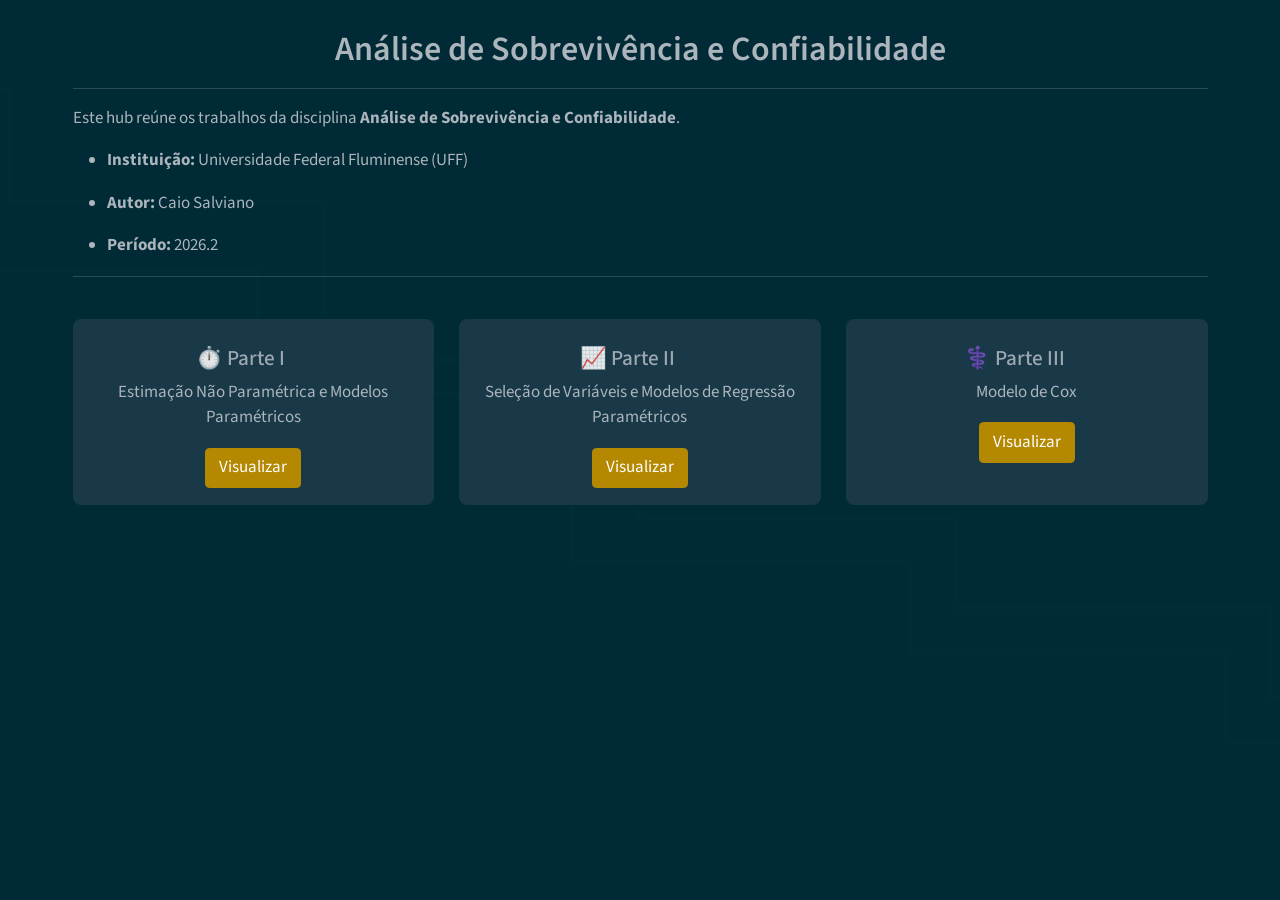
==== docs/index.html @ cbd394e5 "update" ====
<!DOCTYPE html>
<html xmlns="http://www.w3.org/1999/xhtml" lang="en" xml:lang="en"><head>

<meta charset="utf-8">
<meta name="generator" content="quarto-1.9.32">

<meta name="viewport" content="width=device-width, initial-scale=1.0, user-scalable=yes">


<title>Análise de Sobrevivência e Confiabilidade</title>
<style>
/* Default styles provided by pandoc.
** See https://pandoc.org/MANUAL.html#variables-for-html for config info.
*/
code{white-space: pre-wrap;}
span.smallcaps{font-variant: small-caps;}
div.columns{display: flex; gap: min(4vw, 1.5em);}
div.column{flex: auto; overflow-x: auto;}
div.hanging-indent{margin-left: 1.5em; text-indent: -1.5em;}
ul.task-list{list-style: none;}
ul.task-list li input[type="checkbox"] {
  width: 0.8em;
  margin: 0 0.8em 0.2em -1em; /* quarto-specific, see https://github.com/quarto-dev/quarto-cli/issues/4556 */ 
  vertical-align: middle;
}
</style>


<script src="site_libs/quarto-nav/quarto-nav.js"></script>
<script src="site_libs/clipboard/clipboard.min.js"></script>
<script src="site_libs/quarto-search/autocomplete.umd.js"></script>
<script src="site_libs/quarto-search/fuse.min.js"></script>
<script src="site_libs/quarto-search/quarto-search.js"></script>
<meta name="quarto:offset" content="./">
<script src="site_libs/quarto-html/quarto.js" type="module"></script>
<script src="site_libs/quarto-html/tabsets/tabsets.js" type="module"></script>
<script src="site_libs/quarto-html/popper.min.js"></script>
<script src="site_libs/quarto-html/tippy.umd.min.js"></script>
<script src="site_libs/quarto-html/anchor.min.js"></script>
<link href="site_libs/quarto-html/tippy.css" rel="stylesheet">
<link href="site_libs/quarto-html/quarto-syntax-highlighting-dark-ca1cb3032aa6b9181247695f27e2facc.css" rel="stylesheet" id="quarto-text-highlighting-styles">
<script src="site_libs/bootstrap/bootstrap.min.js"></script>
<link href="site_libs/bootstrap/bootstrap-icons.css" rel="stylesheet">
<link href="site_libs/bootstrap/bootstrap-25594543a0b82430c9b0b047752f0dde.min.css" rel="stylesheet" append-hash="true" id="quarto-bootstrap" data-mode="dark">
<script id="quarto-search-options" type="application/json">{
  "location": "sidebar",
  "copy-button": false,
  "collapse-after": 3,
  "panel-placement": "start",
  "type": "textbox",
  "limit": 50,
  "keyboard-shortcut": [
    "f",
    "/",
    "s"
  ],
  "show-item-context": false,
  "language": {
    "search-no-results-text": "No results",
    "search-matching-documents-text": "matching documents",
    "search-copy-link-title": "Copy link to search",
    "search-hide-matches-text": "Hide additional matches",
    "search-more-match-text": "more match in this document",
    "search-more-matches-text": "more matches in this document",
    "search-clear-button-title": "Clear",
    "search-text-placeholder": "",
    "search-detached-cancel-button-title": "Cancel",
    "search-submit-button-title": "Submit",
    "search-label": "Search"
  }
}</script>


</head>

<body class="quarto-light">

<div id="quarto-search-results"></div>
<!-- content -->
<div id="quarto-content" class="quarto-container page-columns page-rows-contents page-layout-full">
<!-- sidebar -->
<!-- margin-sidebar -->
    
<!-- main -->
<main class="content column-page" id="quarto-document-content">

<header id="title-block-header" class="quarto-title-block default">
<div class="quarto-title">
<h1 class="title">Análise de Sobrevivência e Confiabilidade</h1>
</div>



<div class="quarto-title-meta column-page">

    
  
    
  </div>
  


</header>


<style>
/* título centralizado no topo */
#title-block-header,
#title-block-header .quarto-title,
#title-block-header .quarto-title-block {
  text-align: center;
}
#title-block-header .quarto-title-meta {
  display: none;
}

/* fundo com curva de sobrevivência (Kaplan-Meier) discreta, tom sóbrio */
body {
  background-color: #002b36;
  background-image:
    linear-gradient(rgba(0, 43, 54, 0.94), rgba(0, 43, 54, 0.94)),
    url("data:image/svg+xml,%3Csvg xmlns='http://www.w3.org/2000/svg' width='800' height='400' viewBox='0 0 800 400'%3E%3Cpolyline points='0,40 120,40 120,90 260,90 260,130 260,160 400,160 400,200 400,230 540,230 540,270 680,270 680,310 800,310' fill='none' stroke='%23268bd2' stroke-width='2' stroke-opacity='0.18'/%3E%3Cpolyline points='0,60 90,60 90,120 230,120 230,175 370,175 370,215 370,250 520,250 520,290 660,290 660,330 800,330' fill='none' stroke='%23b58900' stroke-width='2' stroke-opacity='0.12'/%3E%3C/svg%3E");
  background-repeat: no-repeat, no-repeat;
  background-position: center top, center top;
  background-size: cover, cover;
  background-attachment: fixed, fixed;
}

.g-col-4 {
  text-align: center;
}
.av-destaque {
  position: relative;
  border-radius: 8px;
  background-color: #1a3a4a;
  margin: 1.5rem 0;
}
.av-destaque::before {
  position: absolute;
  top: -1px;
  right: 12px;
  background: #b58900;
  color: #fdf6e3;
  font-size: 0.65rem;
  font-weight: 600;
  padding: 2px 10px;
  border-radius: 0 0 6px 6px;
  z-index: 1;
}
</style>
<hr>
<p>Este hub reúne os trabalhos da disciplina <strong>Análise de Sobrevivência e Confiabilidade</strong>.</p>
<ul>
<li><p><strong>Instituição:</strong> Universidade Federal Fluminense (UFF)</p></li>
<li><p><strong>Autor:</strong> Caio Salviano</p></li>
<li><p><strong>Período:</strong> 2026.2</p></li>
</ul>
<hr>
<div class="grid">
<section id="parte-i" class="level4 g-col-4 av-destaque av-destaque-1">
<h4 class="anchored" data-anchor-id="parte-i">⏱️ Parte I</h4>
<p>Estimação Não Paramétrica e Modelos Paramétricos</p>
<p><a href="Trabalho/parte1/" class="btn btn-primary">Visualizar</a></p>
</section>
<section id="parte-ii" class="level4 g-col-4 av-destaque av-destaque-2">
<h4 class="anchored" data-anchor-id="parte-ii">📈 Parte II</h4>
<p>Seleção de Variáveis e Modelos de Regressão Paramétricos</p>
<p><a href="Trabalho/parte2/" class="btn btn-primary">Visualizar</a></p>
</section>
<section id="parte-iii" class="level4 g-col-4 av-destaque av-destaque-3">
<h4 class="anchored" data-anchor-id="parte-iii">⚕️ Parte III</h4>
<p>Modelo de Cox</p>
<p><a href="Trabalho/parte3/" class="btn btn-primary">Visualizar</a></p>
</section>
</div>



</main> <!-- /main -->
<script id="quarto-html-after-body" type="application/javascript">
  window.document.addEventListener("DOMContentLoaded", function (event) {
    const icon = "";
    const anchorJS = new window.AnchorJS();
    anchorJS.options = {
      placement: 'right',
      icon: icon
    };
    anchorJS.add('.anchored');
    const isCodeAnnotation = (el) => {
      for (const clz of el.classList) {
        if (clz.startsWith('code-annotation-')) {                     
          return true;
        }
      }
      return false;
    }
    const onCopySuccess = function(e) {
      // button target
      const button = e.trigger;
      // don't keep focus
      button.blur();
      // flash "checked"
      button.classList.add('code-copy-button-checked');
      var currentTitle = button.getAttribute("title");
      button.setAttribute("title", "Copied!");
      let tooltip;
      if (window.bootstrap) {
        button.setAttribute("data-bs-toggle", "tooltip");
        button.setAttribute("data-bs-placement", "left");
        button.setAttribute("data-bs-title", "Copied!");
        tooltip = new bootstrap.Tooltip(button, 
          { trigger: "manual", 
            customClass: "code-copy-button-tooltip",
            offset: [0, -8]});
        tooltip.show();    
      }
      setTimeout(function() {
        if (tooltip) {
          tooltip.hide();
          button.removeAttribute("data-bs-title");
          button.removeAttribute("data-bs-toggle");
          button.removeAttribute("data-bs-placement");
        }
        button.setAttribute("title", currentTitle);
        button.classList.remove('code-copy-button-checked');
      }, 1000);
      // clear code selection
      e.clearSelection();
    }
    const getTextToCopy = function(trigger) {
      const outerScaffold = trigger.parentElement.cloneNode(true);
      const codeEl = outerScaffold.querySelector('code');
      for (const childEl of codeEl.children) {
        if (isCodeAnnotation(childEl)) {
          childEl.remove();
        }
      }
      return codeEl.innerText;
    }
    const clipboard = new window.ClipboardJS('.code-copy-button:not([data-in-quarto-modal])', {
      text: getTextToCopy
    });
    clipboard.on('success', onCopySuccess);
    if (window.document.getElementById('quarto-embedded-source-code-modal')) {
      const clipboardModal = new window.ClipboardJS('.code-copy-button[data-in-quarto-modal]', {
        text: getTextToCopy,
        container: window.document.getElementById('quarto-embedded-source-code-modal')
      });
      clipboardModal.on('success', onCopySuccess);
    }
      var localhostRegex = new RegExp(/^(?:http|https):\/\/localhost\:?[0-9]*\//);
      var mailtoRegex = new RegExp(/^mailto:/);
        var filterRegex = new RegExp('/' + window.location.host + '/');
      var isInternal = (href) => {
          return filterRegex.test(href) || localhostRegex.test(href) || mailtoRegex.test(href);
      }
      // Inspect non-navigation links and adorn them if external
     var links = window.document.querySelectorAll('a[href]:not(.nav-link):not(.navbar-brand):not(.toc-action):not(.sidebar-link):not(.sidebar-item-toggle):not(.pagination-link):not(.no-external):not([aria-hidden]):not(.dropdown-item):not(.quarto-navigation-tool):not(.about-link)');
      for (var i=0; i<links.length; i++) {
        const link = links[i];
        if (!isInternal(link.href)) {
          // undo the damage that might have been done by quarto-nav.js in the case of
          // links that we want to consider external
          if (link.dataset.originalHref !== undefined) {
            link.href = link.dataset.originalHref;
          }
        }
      }
    function tippyHover(el, contentFn, onTriggerFn, onUntriggerFn) {
      const config = {
        allowHTML: true,
        maxWidth: 500,
        delay: 100,
        arrow: false,
        appendTo: function(el) {
            return el.parentElement;
        },
        interactive: true,
        interactiveBorder: 10,
        theme: 'quarto',
        placement: 'bottom-start',
      };
      if (contentFn) {
        config.content = contentFn;
      }
      if (onTriggerFn) {
        config.onTrigger = onTriggerFn;
      }
      if (onUntriggerFn) {
        config.onUntrigger = onUntriggerFn;
      }
      window.tippy(el, config); 
    }
    const noterefs = window.document.querySelectorAll('a[role="doc-noteref"]');
    for (var i=0; i<noterefs.length; i++) {
      const ref = noterefs[i];
      tippyHover(ref, function() {
        // use id or data attribute instead here
        let href = ref.getAttribute('data-footnote-href') || ref.getAttribute('href');
        try { href = new URL(href).hash; } catch {}
        const id = href.replace(/^#\/?/, "");
        const note = window.document.getElementById(id);
        if (note) {
          return note.innerHTML;
        } else {
          return "";
        }
      });
    }
    const xrefs = window.document.querySelectorAll('a.quarto-xref');
    const processXRef = (id, note) => {
      // Strip column container classes
      const stripColumnClz = (el) => {
        el.classList.remove("page-full", "page-columns");
        if (el.children) {
          for (const child of el.children) {
            stripColumnClz(child);
          }
        }
      }
      stripColumnClz(note)
      if (id === null || id.startsWith('sec-')) {
        // Special case sections, only their first couple elements
        const container = document.createElement("div");
        if (note.children && note.children.length > 2) {
          container.appendChild(note.children[0].cloneNode(true));
          for (let i = 1; i < note.children.length; i++) {
            const child = note.children[i];
            if (child.tagName === "P" && child.innerText === "") {
              continue;
            } else {
              container.appendChild(child.cloneNode(true));
              break;
            }
          }
          if (window.Quarto?.typesetMath) {
            window.Quarto.typesetMath(container);
          }
          return container.innerHTML
        } else {
          if (window.Quarto?.typesetMath) {
            window.Quarto.typesetMath(note);
          }
          return note.innerHTML;
        }
      } else {
        // Remove any anchor links if they are present
        const anchorLink = note.querySelector('a.anchorjs-link');
        if (anchorLink) {
          anchorLink.remove();
        }
        if (window.Quarto?.typesetMath) {
          window.Quarto.typesetMath(note);
        }
        if (note.classList.contains("callout")) {
          return note.outerHTML;
        } else {
          return note.innerHTML;
        }
      }
    }
    for (var i=0; i<xrefs.length; i++) {
      const xref = xrefs[i];
      tippyHover(xref, undefined, function(instance) {
        instance.disable();
        let url = xref.getAttribute('href');
        let hash = undefined; 
        if (url.startsWith('#')) {
          hash = url;
        } else {
          try { hash = new URL(url).hash; } catch {}
        }
        if (hash) {
          const id = hash.replace(/^#\/?/, "");
          const note = window.document.getElementById(id);
          if (note !== null) {
            try {
              const html = processXRef(id, note.cloneNode(true));
              instance.setContent(html);
            } finally {
              instance.enable();
              instance.show();
            }
          } else {
            // See if we can fetch this
            fetch(url.split('#')[0])
            .then(res => res.text())
            .then(html => {
              const parser = new DOMParser();
              const htmlDoc = parser.parseFromString(html, "text/html");
              const note = htmlDoc.getElementById(id);
              if (note !== null) {
                const html = processXRef(id, note);
                instance.setContent(html);
              } 
            }).finally(() => {
              instance.enable();
              instance.show();
            });
          }
        } else {
          // See if we can fetch a full url (with no hash to target)
          // This is a special case and we should probably do some content thinning / targeting
          fetch(url)
          .then(res => res.text())
          .then(html => {
            const parser = new DOMParser();
            const htmlDoc = parser.parseFromString(html, "text/html");
            const note = htmlDoc.querySelector('main.content');
            if (note !== null) {
              // This should only happen for chapter cross references
              // (since there is no id in the URL)
              // remove the first header
              if (note.children.length > 0 && note.children[0].tagName === "HEADER") {
                note.children[0].remove();
              }
              const html = processXRef(null, note);
              instance.setContent(html);
            } 
          }).finally(() => {
            instance.enable();
            instance.show();
          });
        }
      }, function(instance) {
      });
    }
        let selectedAnnoteEl;
        const selectorForAnnotation = ( cell, annotation) => {
          let cellAttr = 'data-code-cell="' + cell + '"';
          let lineAttr = 'data-code-annotation="' +  annotation + '"';
          const selector = 'span[' + cellAttr + '][' + lineAttr + ']';
          return selector;
        }
        const selectCodeLines = (annoteEl) => {
          const doc = window.document;
          const targetCell = annoteEl.getAttribute("data-target-cell");
          const targetAnnotation = annoteEl.getAttribute("data-target-annotation");
          const annoteSpan = window.document.querySelector(selectorForAnnotation(targetCell, targetAnnotation));
          const lines = annoteSpan.getAttribute("data-code-lines").split(",");
          const lineIds = lines.map((line) => {
            return targetCell + "-" + line;
          })
          let top = null;
          let height = null;
          let parent = null;
          if (lineIds.length > 0) {
              //compute the position of the single el (top and bottom and make a div)
              const el = window.document.getElementById(lineIds[0]);
              top = el.offsetTop;
              height = el.offsetHeight;
              parent = el.parentElement.parentElement;
            if (lineIds.length > 1) {
              const lastEl = window.document.getElementById(lineIds[lineIds.length - 1]);
              const bottom = lastEl.offsetTop + lastEl.offsetHeight;
              height = bottom - top;
            }
            if (top !== null && height !== null && parent !== null) {
              // cook up a div (if necessary) and position it 
              let div = window.document.getElementById("code-annotation-line-highlight");
              if (div === null) {
                div = window.document.createElement("div");
                div.setAttribute("id", "code-annotation-line-highlight");
                div.style.position = 'absolute';
                parent.appendChild(div);
              }
              div.style.top = top - 2 + "px";
              div.style.height = height + 4 + "px";
              div.style.left = 0;
              let gutterDiv = window.document.getElementById("code-annotation-line-highlight-gutter");
              if (gutterDiv === null) {
                gutterDiv = window.document.createElement("div");
                gutterDiv.setAttribute("id", "code-annotation-line-highlight-gutter");
                gutterDiv.style.position = 'absolute';
                const codeCell = window.document.getElementById(targetCell);
                const gutter = codeCell.querySelector('.code-annotation-gutter');
                gutter.appendChild(gutterDiv);
              }
              gutterDiv.style.top = top - 2 + "px";
              gutterDiv.style.height = height + 4 + "px";
            }
            selectedAnnoteEl = annoteEl;
          }
        };
        const unselectCodeLines = () => {
          const elementsIds = ["code-annotation-line-highlight", "code-annotation-line-highlight-gutter"];
          elementsIds.forEach((elId) => {
            const div = window.document.getElementById(elId);
            if (div) {
              div.remove();
            }
          });
          selectedAnnoteEl = undefined;
        };
          // Handle positioning of the toggle
      window.addEventListener(
        "resize",
        throttle(() => {
          elRect = undefined;
          if (selectedAnnoteEl) {
            selectCodeLines(selectedAnnoteEl);
          }
        }, 10)
      );
      function throttle(fn, ms) {
      let throttle = false;
      let timer;
        return (...args) => {
          if(!throttle) { // first call gets through
              fn.apply(this, args);
              throttle = true;
          } else { // all the others get throttled
              if(timer) clearTimeout(timer); // cancel #2
              timer = setTimeout(() => {
                fn.apply(this, args);
                timer = throttle = false;
              }, ms);
          }
        };
      }
        // Attach click handler to the DT
        const annoteDls = window.document.querySelectorAll('dt[data-target-cell]');
        for (const annoteDlNode of annoteDls) {
          annoteDlNode.addEventListener('click', (event) => {
            const clickedEl = event.target;
            if (clickedEl !== selectedAnnoteEl) {
              unselectCodeLines();
              const activeEl = window.document.querySelector('dt[data-target-cell].code-annotation-active');
              if (activeEl) {
                activeEl.classList.remove('code-annotation-active');
              }
              selectCodeLines(clickedEl);
              clickedEl.classList.add('code-annotation-active');
            } else {
              // Unselect the line
              unselectCodeLines();
              clickedEl.classList.remove('code-annotation-active');
            }
          });
        }
    const findCites = (el) => {
      const parentEl = el.parentElement;
      if (parentEl) {
        const cites = parentEl.dataset.cites;
        if (cites) {
          return {
            el,
            cites: cites.split(' ')
          };
        } else {
          return findCites(el.parentElement)
        }
      } else {
        return undefined;
      }
    };
    var bibliorefs = window.document.querySelectorAll('a[role="doc-biblioref"]');
    for (var i=0; i<bibliorefs.length; i++) {
      const ref = bibliorefs[i];
      const citeInfo = findCites(ref);
      if (citeInfo) {
        tippyHover(citeInfo.el, function() {
          var popup = window.document.createElement('div');
          citeInfo.cites.forEach(function(cite) {
            var citeDiv = window.document.createElement('div');
            citeDiv.classList.add('hanging-indent');
            citeDiv.classList.add('csl-entry');
            var biblioDiv = window.document.getElementById('ref-' + cite);
            if (biblioDiv) {
              citeDiv.innerHTML = biblioDiv.innerHTML;
            }
            popup.appendChild(citeDiv);
          });
          return popup.innerHTML;
        });
      }
    }
  });
  </script>
</div> <!-- /content -->




</body></html>
---- docs/site_libs/quarto-html/tippy.css ----
.tippy-box[data-animation=fade][data-state=hidden]{opacity:0}[data-tippy-root]{max-width:calc(100vw - 10px)}.tippy-box{position:relative;background-color:#333;color:#fff;border-radius:4px;font-size:14px;line-height:1.4;white-space:normal;outline:0;transition-property:transform,visibility,opacity}.tippy-box[data-placement^=top]>.tippy-arrow{bottom:0}.tippy-box[data-placement^=top]>.tippy-arrow:before{bottom:-7px;left:0;border-width:8px 8px 0;border-top-color:initial;transform-origin:center top}.tippy-box[data-placement^=bottom]>.tippy-arrow{top:0}.tippy-box[data-placement^=bottom]>.tippy-arrow:before{top:-7px;left:0;border-width:0 8px 8px;border-bottom-color:initial;transform-origin:center bottom}.tippy-box[data-placement^=left]>.tippy-arrow{right:0}.tippy-box[data-placement^=left]>.tippy-arrow:before{border-width:8px 0 8px 8px;border-left-color:initial;right:-7px;transform-origin:center left}.tippy-box[data-placement^=right]>.tippy-arrow{left:0}.tippy-box[data-placement^=right]>.tippy-arrow:before{left:-7px;border-width:8px 8px 8px 0;border-right-color:initial;transform-origin:center right}.tippy-box[data-inertia][data-state=visible]{transition-timing-function:cubic-bezier(.54,1.5,.38,1.11)}.tippy-arrow{width:16px;height:16px;color:#333}.tippy-arrow:before{content:"";position:absolute;border-color:transparent;border-style:solid}.tippy-content{position:relative;padding:5px 9px;z-index:1}
---- docs/site_libs/quarto-html/quarto-syntax-highlighting-dark-ca1cb3032aa6b9181247695f27e2facc.css ----
/* quarto syntax highlight colors */
:root {
  --quarto-hl-al-color: #f07178;
  --quarto-hl-an-color: #d4d0ab;
  --quarto-hl-at-color: #00e0e0;
  --quarto-hl-bn-color: #d4d0ab;
  --quarto-hl-bu-color: #abe338;
  --quarto-hl-ch-color: #abe338;
  --quarto-hl-co-color: #f8f8f2;
  --quarto-hl-cv-color: #ffd700;
  --quarto-hl-cn-color: #ffd700;
  --quarto-hl-cf-color: #ffa07a;
  --quarto-hl-dt-color: #ffa07a;
  --quarto-hl-dv-color: #d4d0ab;
  --quarto-hl-do-color: #f8f8f2;
  --quarto-hl-er-color: #f07178;
  --quarto-hl-ex-color: #00e0e0;
  --quarto-hl-fl-color: #d4d0ab;
  --quarto-hl-fu-color: #ffa07a;
  --quarto-hl-im-color: #abe338;
  --quarto-hl-in-color: #d4d0ab;
  --quarto-hl-kw-color: #ffa07a;
  --quarto-hl-op-color: #ffa07a;
  --quarto-hl-ot-color: #00e0e0;
  --quarto-hl-pp-color: #dcc6e0;
  --quarto-hl-re-color: #00e0e0;
  --quarto-hl-sc-color: #abe338;
  --quarto-hl-ss-color: #abe338;
  --quarto-hl-st-color: #abe338;
  --quarto-hl-va-color: #00e0e0;
  --quarto-hl-vs-color: #abe338;
  --quarto-hl-wa-color: #dcc6e0;
}

/* other quarto variables */
:root {
  --quarto-font-monospace: SFMono-Regular, Menlo, Monaco, Consolas, "Liberation Mono", "Courier New", monospace;
}

/* syntax highlight based on Pandoc's rules */
pre > code.sourceCode > span {
  color: #f8f8f2;
}

code.sourceCode > span {
  color: #f8f8f2;
}

div.sourceCode,
div.sourceCode pre.sourceCode {
  color: #f8f8f2;
}

/* Normal */
code span {
  color: #f8f8f2;
}

/* Alert */
code span.al {
  color: #f07178;
}

/* Annotation */
code span.an {
  color: #d4d0ab;
}

/* Attribute */
code span.at {
  color: #00e0e0;
}

/* BaseN */
code span.bn {
  color: #d4d0ab;
}

/* BuiltIn */
code span.bu {
  color: #abe338;
}

/* ControlFlow */
code span.cf {
  font-weight: bold;
  color: #ffa07a;
}

/* Char */
code span.ch {
  color: #abe338;
}

/* Constant */
code span.cn {
  color: #ffd700;
}

/* Comment */
code span.co {
  font-style: italic;
  color: #f8f8f2;
}

/* CommentVar */
code span.cv {
  color: #ffd700;
}

/* Documentation */
code span.do {
  color: #f8f8f2;
}

/* DataType */
code span.dt {
  color: #ffa07a;
}

/* DecVal */
code span.dv {
  color: #d4d0ab;
}

/* Error */
code span.er {
  color: #f07178;
  text-decoration: underline;
}

/* Extension */
code span.ex {
  font-weight: bold;
  color: #00e0e0;
}

/* Float */
code span.fl {
  color: #d4d0ab;
}

/* Function */
code span.fu {
  color: #ffa07a;
}

/* Import */
code span.im {
  color: #abe338;
}

/* Information */
code span.in {
  color: #d4d0ab;
}

/* Keyword */
code span.kw {
  font-weight: bold;
  color: #ffa07a;
}

/* Operator */
code span.op {
  color: #ffa07a;
}

/* Other */
code span.ot {
  color: #00e0e0;
}

/* Preprocessor */
code span.pp {
  color: #dcc6e0;
}

/* RegionMarker */
code span.re {
  background-color: #f8f8f2;
  color: #00e0e0;
}

/* SpecialChar */
code span.sc {
  color: #abe338;
}

/* SpecialString */
code span.ss {
  color: #abe338;
}

/* String */
code span.st {
  color: #abe338;
}

/* Variable */
code span.va {
  color: #00e0e0;
}

/* VerbatimString */
code span.vs {
  color: #abe338;
}

/* Warning */
code span.wa {
  color: #dcc6e0;
}

.prevent-inlining {
  content: "</";
}

/*# sourceMappingURL=5468c00f2258d02c5496e5d2350c1c34.css.map */
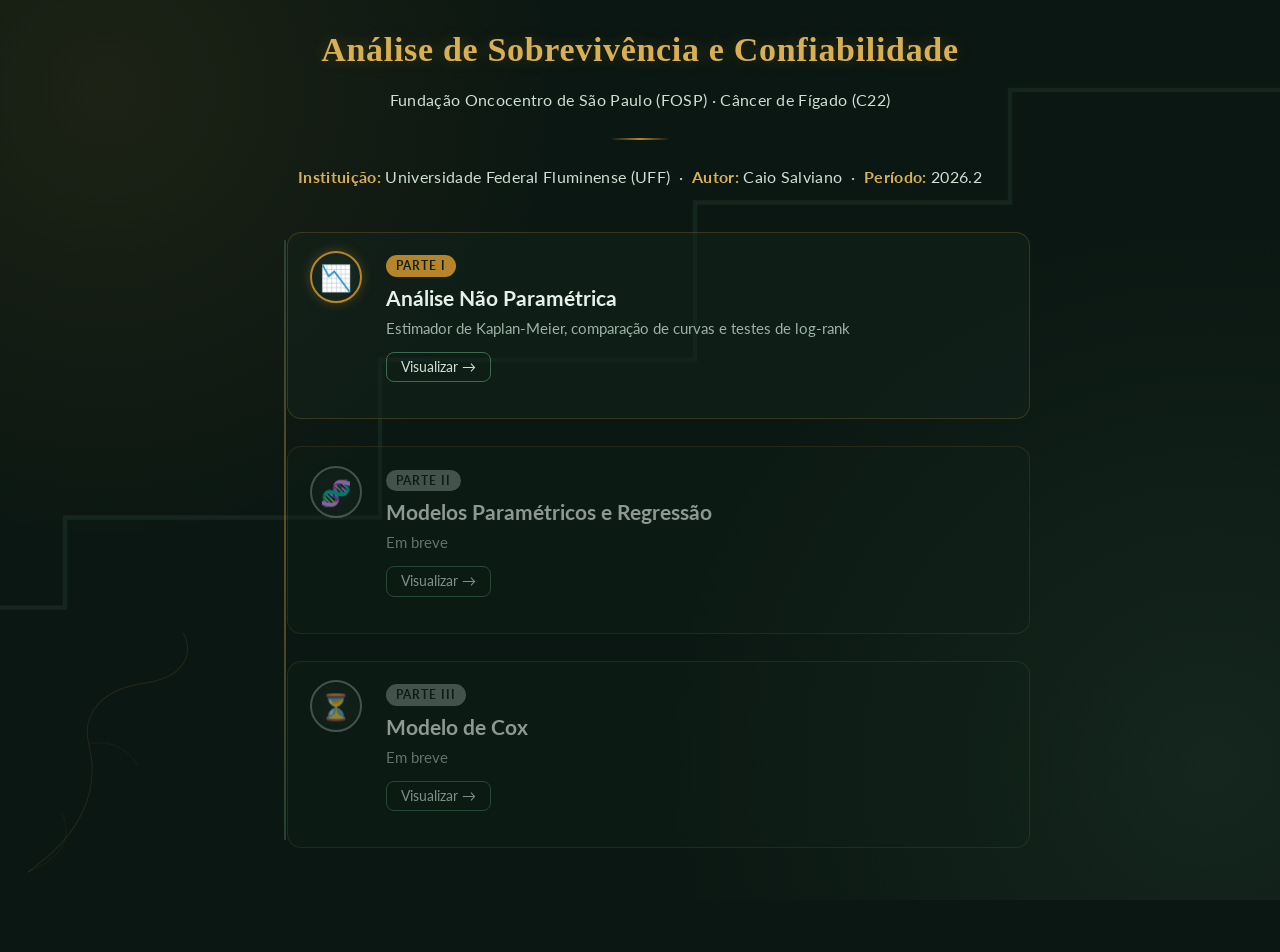
==== commit 06193f29: "update" ====
--- a/docs/index.html
+++ b/docs/index.html
@@ -41,7 +41,7 @@
 <link href="site_libs/quarto-html/quarto-syntax-highlighting-dark-ca1cb3032aa6b9181247695f27e2facc.css" rel="stylesheet" id="quarto-text-highlighting-styles">
 <script src="site_libs/bootstrap/bootstrap.min.js"></script>
 <link href="site_libs/bootstrap/bootstrap-icons.css" rel="stylesheet">
-<link href="site_libs/bootstrap/bootstrap-25594543a0b82430c9b0b047752f0dde.min.css" rel="stylesheet" append-hash="true" id="quarto-bootstrap" data-mode="dark">
+<link href="site_libs/bootstrap/bootstrap-00feface57a40fb7a06c8694f9a70c45.min.css" rel="stylesheet" append-hash="true" id="quarto-bootstrap" data-mode="dark">
 <script id="quarto-search-options" type="application/json">{
   "location": "sidebar",
   "copy-button": false,
@@ -104,7 +104,7 @@
 
 
 <style>
-/* título centralizado no topo */
+/* ===== Fontes e título ===== */
 #title-block-header,
 #title-block-header .quarto-title,
 #title-block-header .quarto-title-block {
@@ -113,65 +113,203 @@
 #title-block-header .quarto-title-meta {
   display: none;
 }
-
-/* fundo com curva de sobrevivência (Kaplan-Meier) discreta, tom sóbrio */
+#title-block-header .quarto-title h1 {
+  font-family: "Georgia", "Times New Roman", serif;
+  font-weight: 700;
+  letter-spacing: 0.02em;
+  color: #d9b054;
+  text-shadow: 0 0 18px rgba(217, 176, 84, 0.25);
+}
+
+/* ===== Fundo: verde-petróleo escuro com "veias" douradas sutis (tema fígado) ===== */
 body {
-  background-color: #002b36;
+  background-color: #0b1712;
   background-image:
-    linear-gradient(rgba(0, 43, 54, 0.94), rgba(0, 43, 54, 0.94)),
-    url("data:image/svg+xml,%3Csvg xmlns='http://www.w3.org/2000/svg' width='800' height='400' viewBox='0 0 800 400'%3E%3Cpolyline points='0,40 120,40 120,90 260,90 260,130 260,160 400,160 400,200 400,230 540,230 540,270 680,270 680,310 800,310' fill='none' stroke='%23268bd2' stroke-width='2' stroke-opacity='0.18'/%3E%3Cpolyline points='0,60 90,60 90,120 230,120 230,175 370,175 370,215 370,250 520,250 520,290 660,290 660,330 800,330' fill='none' stroke='%23b58900' stroke-width='2' stroke-opacity='0.12'/%3E%3C/svg%3E");
-  background-repeat: no-repeat, no-repeat;
-  background-position: center top, center top;
-  background-size: cover, cover;
-  background-attachment: fixed, fixed;
-}
-
-.g-col-4 {
+    radial-gradient(circle at 15% 10%, rgba(184,134,42,0.10) 0%, transparent 45%),
+    radial-gradient(circle at 90% 85%, rgba(63,107,82,0.18) 0%, transparent 55%),
+    url("data:image/svg+xml,%3Csvg xmlns='http://www.w3.org/2000/svg' width='900' height='500' viewBox='0 0 900 500'%3E%3Cpath d='M50 450 C150 380, 180 300, 160 220 C145 160, 190 120, 260 110 C330 100, 350 60, 330 20' stroke='%23b8862a' stroke-width='2' fill='none' stroke-opacity='0.14'/%3E%3Cpath d='M50 450 C120 420, 130 380, 110 340' stroke='%23b8862a' stroke-width='1.5' fill='none' stroke-opacity='0.10'/%3E%3Cpath d='M160 220 C200 210, 230 230, 250 260' stroke='%23b8862a' stroke-width='1.5' fill='none' stroke-opacity='0.10'/%3E%3C/svg%3E"),
+    url("data:image/svg+xml,%3Csvg xmlns='http://www.w3.org/2000/svg' width='800' height='400' viewBox='0 0 800 400'%3E%3Cpolyline points='800,40 680,40 680,90 540,90 540,130 540,160 400,160 400,200 400,230 260,230 260,270 120,270 120,310 0,310' fill='none' stroke='%233f6b52' stroke-width='2' stroke-opacity='0.18'/%3E%3C/svg%3E");
+  background-repeat: no-repeat, no-repeat, no-repeat, no-repeat;
+  background-position: left top, right bottom, left bottom, right top;
+  background-size: 700px, 700px, 500px, cover;
+  background-attachment: fixed, fixed, fixed, fixed;
+}
+
+/* ===== Bloco de metadados ===== */
+.meta-info {
   text-align: center;
-}
-.av-destaque {
+  color: #cfe0d5;
+  font-size: 0.95rem;
+  margin: 0.5rem 0 2.5rem 0;
+  letter-spacing: 0.02em;
+}
+.meta-info strong {
+  color: #d9b054;
+}
+.meta-divider {
+  width: 60px;
+  height: 2px;
+  background: linear-gradient(90deg, transparent, #b8862a, transparent);
+  margin: 1.5rem auto;
+}
+
+/* ===== Timeline vertical, em vez do grid de cards ===== */
+.timeline {
+  max-width: 780px;
+  margin: 2rem auto 0 auto;
   position: relative;
+  padding-left: 2.2rem;
+}
+.timeline::before {
+  content: "";
+  position: absolute;
+  left: 34px;
+  top: 8px;
+  bottom: 8px;
+  width: 2px;
+  background: linear-gradient(180deg, #3f6b52, #b8862a, #3f6b52);
+  opacity: 0.5;
+}
+
+.tl-item {
+  position: relative;
+  display: flex;
+  align-items: flex-start;
+  gap: 1.4rem;
+  margin-bottom: 1.6rem;
+  padding: 1.1rem 1.3rem;
+  border-radius: 14px;
+  background: rgba(20, 38, 30, 0.55);
+  border: 1px solid rgba(184, 134, 42, 0.25);
+  backdrop-filter: blur(6px);
+  transition: transform 0.2s ease, border-color 0.2s ease;
+}
+.tl-item:hover {
+  transform: translateX(6px);
+  border-color: rgba(184, 134, 42, 0.6);
+}
+
+.tl-icon {
+  flex: 0 0 auto;
+  width: 52px;
+  height: 52px;
+  border-radius: 50%;
+  display: flex;
+  align-items: center;
+  justify-content: center;
+  font-size: 1.5rem;
+  background: radial-gradient(circle, #1c2b23 0%, #10241d 100%);
+  border: 2px solid #b8862a;
+  box-shadow: 0 0 12px rgba(184, 134, 42, 0.35);
+  z-index: 1;
+}
+
+.tl-body {
+  flex: 1;
+}
+.tl-tag {
+  display: inline-block;
+  font-size: 0.68rem;
+  font-weight: 700;
+  letter-spacing: 0.08em;
+  text-transform: uppercase;
+  color: #10241d;
+  background: #b8862a;
+  padding: 2px 10px;
+  border-radius: 99px;
+  margin-bottom: 6px;
+}
+.tl-title {
+  color: #e8f0ea;
+  font-size: 1.25rem;
+  font-weight: 700;
+  margin: 0 0 2px 0;
+}
+.tl-desc {
+  color: #9fb3a7;
+  font-size: 0.9rem;
+  margin-bottom: 0.7rem;
+}
+.tl-body .btn {
+  background: transparent;
+  border: 1.5px solid #3f6b52;
+  color: #cfe0d5;
+  font-size: 0.82rem;
+  padding: 4px 14px;
   border-radius: 8px;
-  background-color: #1a3a4a;
-  margin: 1.5rem 0;
-}
-.av-destaque::before {
-  position: absolute;
-  top: -1px;
-  right: 12px;
-  background: #b58900;
-  color: #fdf6e3;
-  font-size: 0.65rem;
-  font-weight: 600;
-  padding: 2px 10px;
-  border-radius: 0 0 6px 6px;
-  z-index: 1;
+  transition: all 0.2s ease;
+}
+.tl-body .btn:hover {
+  background: #3f6b52;
+  color: #ffffff;
+  border-color: #3f6b52;
+}
+
+/* Estado "em breve" */
+.tl-item.tl-pending {
+  opacity: 0.6;
+}
+.tl-item.tl-pending .tl-icon {
+  border-color: #6b7d73;
+  box-shadow: none;
+}
+.tl-item.tl-pending .tl-tag {
+  background: #6b7d73;
 }
 </style>
-<hr>
-<p>Este hub reúne os trabalhos da disciplina <strong>Análise de Sobrevivência e Confiabilidade</strong>.</p>
-<ul>
-<li><p><strong>Instituição:</strong> Universidade Federal Fluminense (UFF)</p></li>
-<li><p><strong>Autor:</strong> Caio Salviano</p></li>
-<li><p><strong>Período:</strong> 2026.2</p></li>
-</ul>
-<hr>
-<div class="grid">
-<section id="parte-i" class="level4 g-col-4 av-destaque av-destaque-1">
-<h4 class="anchored" data-anchor-id="parte-i">⏱️ Parte I</h4>
-<p>Estimação Não Paramétrica e Modelos Paramétricos</p>
-<p><a href="Trabalho/parte1/" class="btn btn-primary">Visualizar</a></p>
-</section>
-<section id="parte-ii" class="level4 g-col-4 av-destaque av-destaque-2">
-<h4 class="anchored" data-anchor-id="parte-ii">📈 Parte II</h4>
-<p>Seleção de Variáveis e Modelos de Regressão Paramétricos</p>
-<p><a href="Trabalho/parte2/" class="btn btn-primary">Visualizar</a></p>
-</section>
-<section id="parte-iii" class="level4 g-col-4 av-destaque av-destaque-3">
-<h4 class="anchored" data-anchor-id="parte-iii">⚕️ Parte III</h4>
-<p>Modelo de Cox</p>
-<p><a href="Trabalho/parte3/" class="btn btn-primary">Visualizar</a></p>
-</section>
+<div class="meta-info">
+<p>Fundação Oncocentro de São Paulo (FOSP) · Câncer de Fígado (C22)</p>
+<div class="meta-divider">
+
+</div>
+<p><strong>Instituição:</strong> Universidade Federal Fluminense (UFF) &nbsp;·&nbsp; <strong>Autor:</strong> Caio Salviano &nbsp;·&nbsp; <strong>Período:</strong> 2026.2</p>
+</div>
+<div class="timeline">
+<div class="tl-item">
+<div class="tl-icon">
+📉
+</div>
+<div class="tl-body">
+<span class="tl-tag">Parte I</span>
+<div class="tl-title">
+Análise Não Paramétrica
+</div>
+<div class="tl-desc">
+Estimador de Kaplan-Meier, comparação de curvas e testes de log-rank
+</div>
+<p><a href="Trabalho/parte1/" class="btn">Visualizar →</a></p>
+</div>
+</div>
+<div class="tl-item tl-pending">
+<div class="tl-icon">
+🧬
+</div>
+<div class="tl-body">
+<span class="tl-tag">Parte II</span>
+<div class="tl-title">
+Modelos Paramétricos e Regressão
+</div>
+<div class="tl-desc">
+Em breve
+</div>
+<p><a href="Trabalho/parte2/" class="btn">Visualizar →</a></p>
+</div>
+</div>
+<div class="tl-item tl-pending">
+<div class="tl-icon">
+⏳
+</div>
+<div class="tl-body">
+<span class="tl-tag">Parte III</span>
+<div class="tl-title">
+Modelo de Cox
+</div>
+<div class="tl-desc">
+Em breve
+</div>
+<p><a href="Trabalho/parte3/" class="btn">Visualizar →</a></p>
+</div>
+</div>
 </div>
 
 
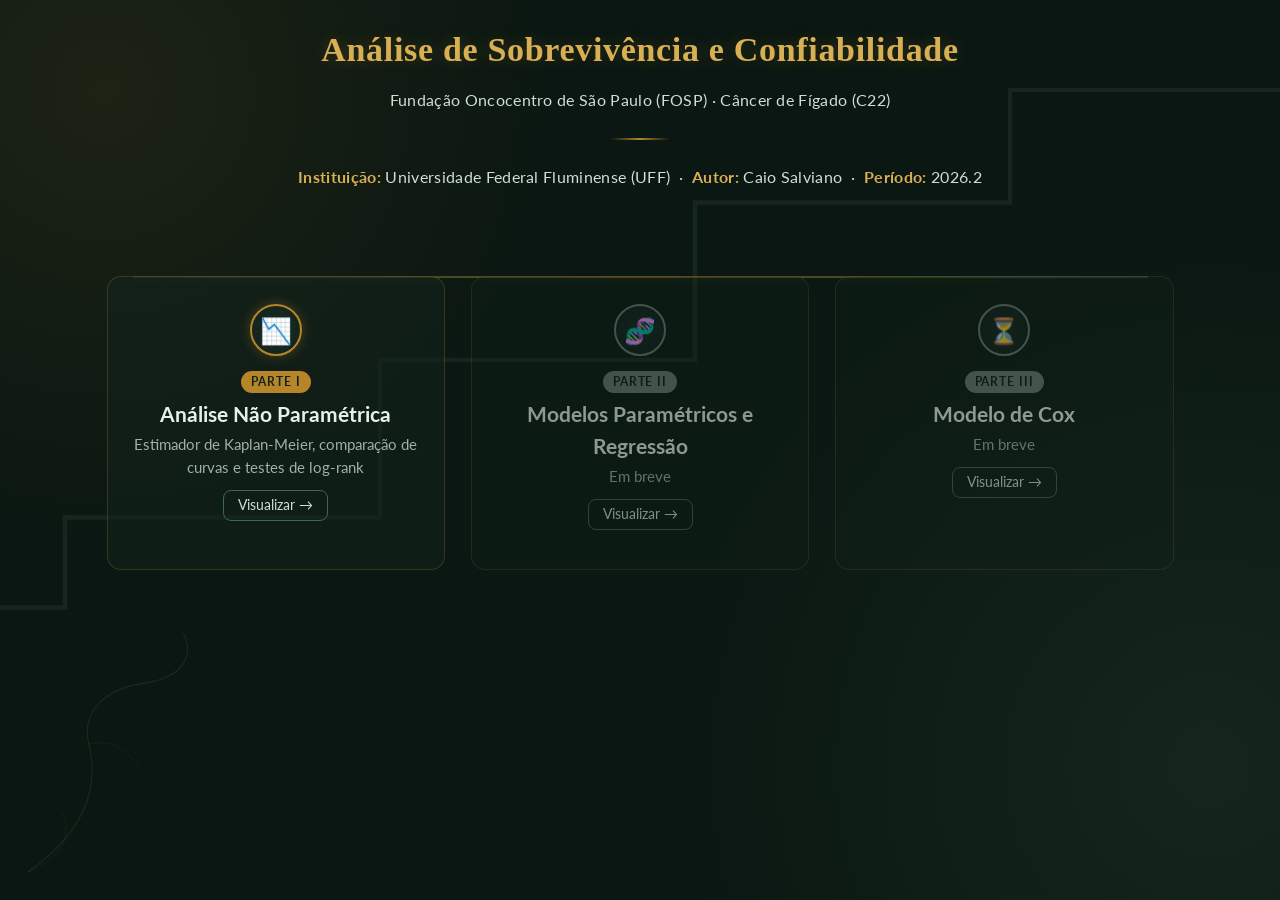
==== commit 24ab29c3: "update" ====
--- a/docs/index.html
+++ b/docs/index.html
@@ -153,31 +153,35 @@
   margin: 1.5rem auto;
 }
 
-/* ===== Timeline vertical, em vez do grid de cards ===== */
+/* ===== Timeline horizontal, ocupando a largura da página ===== */
 .timeline {
-  max-width: 780px;
-  margin: 2rem auto 0 auto;
+  width: 100%;
+  margin: 2rem 0 0 0;
   position: relative;
-  padding-left: 2.2rem;
+  padding: 2.6rem 2rem 0 2rem;
+  display: flex;
+  gap: 1.5rem;
 }
 .timeline::before {
   content: "";
   position: absolute;
-  left: 34px;
-  top: 8px;
-  bottom: 8px;
-  width: 2px;
-  background: linear-gradient(180deg, #3f6b52, #b8862a, #3f6b52);
+  left: calc(2rem + 26px);
+  right: calc(2rem + 26px);
+  top: 2.6rem;
+  height: 2px;
+  background: linear-gradient(90deg, #3f6b52, #b8862a, #3f6b52);
   opacity: 0.5;
 }
 
 .tl-item {
   position: relative;
+  flex: 1;
   display: flex;
-  align-items: flex-start;
-  gap: 1.4rem;
-  margin-bottom: 1.6rem;
-  padding: 1.1rem 1.3rem;
+  flex-direction: column;
+  align-items: center;
+  text-align: center;
+  gap: 0.9rem;
+  padding: 1.6rem 1.3rem 1.3rem 1.3rem;
   border-radius: 14px;
   background: rgba(20, 38, 30, 0.55);
   border: 1px solid rgba(184, 134, 42, 0.25);
@@ -185,7 +189,7 @@
   transition: transform 0.2s ease, border-color 0.2s ease;
 }
 .tl-item:hover {
-  transform: translateX(6px);
+  transform: translateY(-6px);
   border-color: rgba(184, 134, 42, 0.6);
 }
 
@@ -206,6 +210,9 @@
 
 .tl-body {
   flex: 1;
+  display: flex;
+  flex-direction: column;
+  align-items: center;
 }
 .tl-tag {
   display: inline-block;
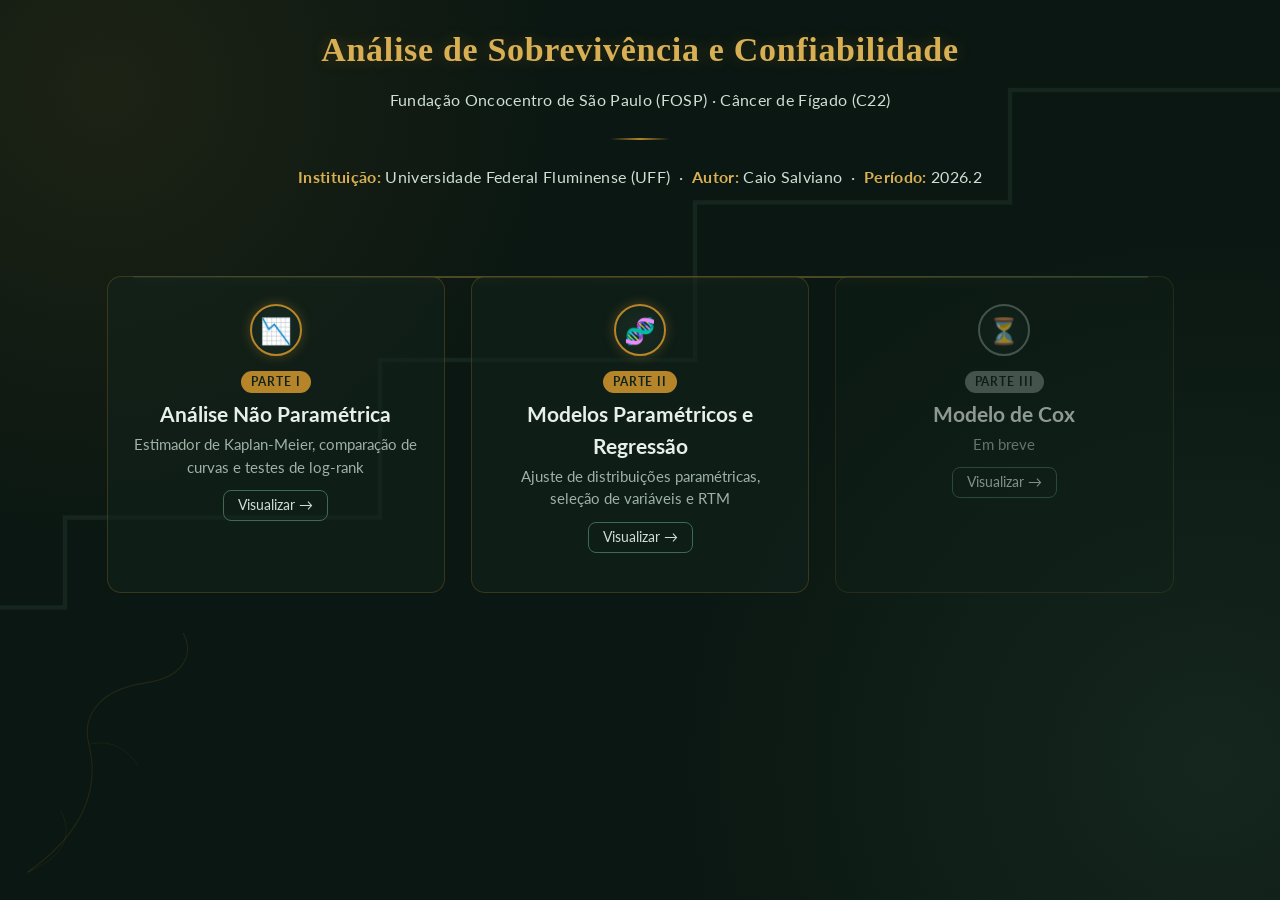
==== commit 2270c835: "update" ====
--- a/docs/index.html
+++ b/docs/index.html
@@ -287,7 +287,7 @@
 <p><a href="Trabalho/parte1/" class="btn">Visualizar →</a></p>
 </div>
 </div>
-<div class="tl-item tl-pending">
+<div class="tl-item">
 <div class="tl-icon">
 🧬
 </div>
@@ -297,7 +297,7 @@
 Modelos Paramétricos e Regressão
 </div>
 <div class="tl-desc">
-Em breve
+Ajuste de distribuições paramétricas, seleção de variáveis e RTM
 </div>
 <p><a href="Trabalho/parte2/" class="btn">Visualizar →</a></p>
 </div>
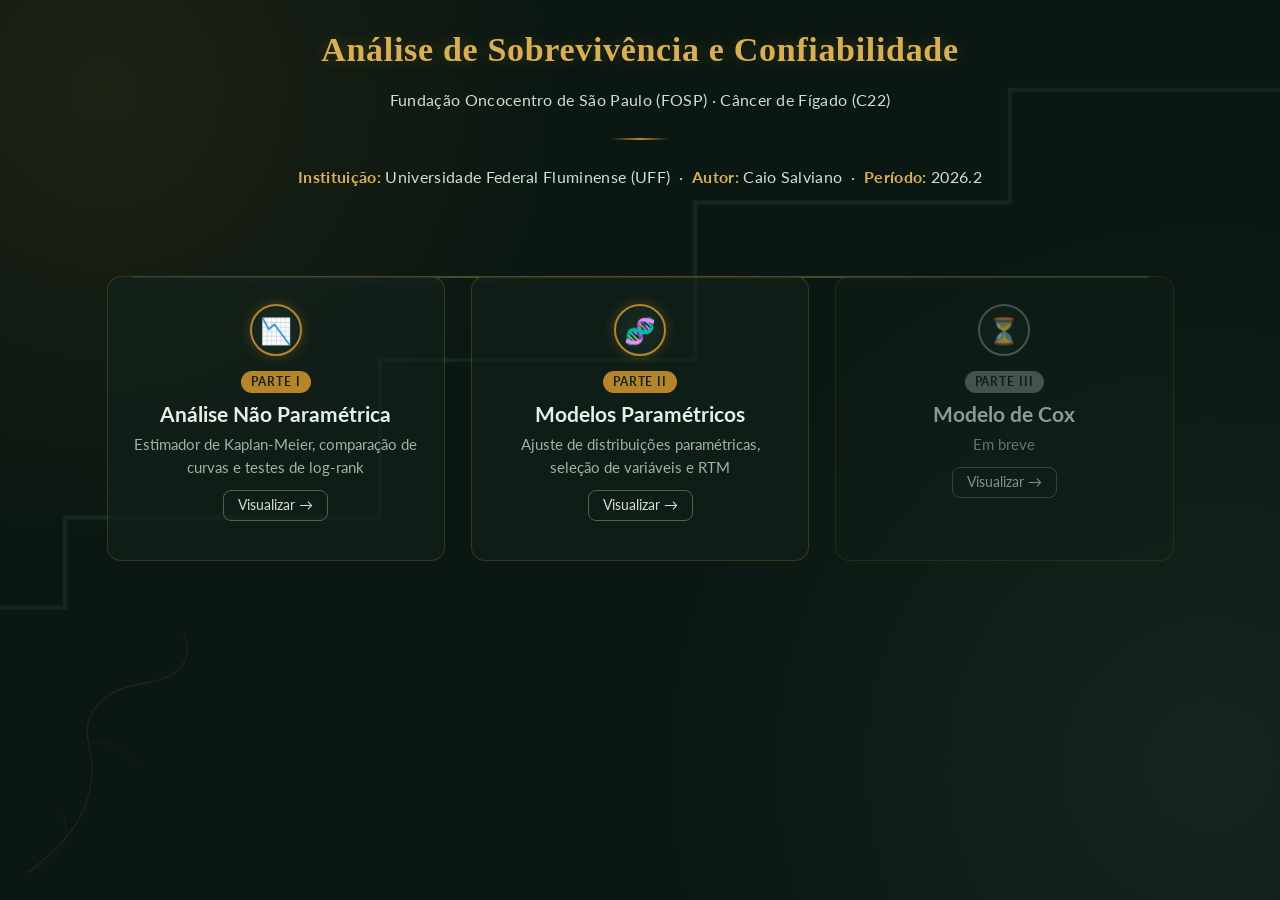
==== commit ac50403a: "update" ====
--- a/docs/index.html
+++ b/docs/index.html
@@ -294,7 +294,7 @@
 <div class="tl-body">
 <span class="tl-tag">Parte II</span>
 <div class="tl-title">
-Modelos Paramétricos e Regressão
+Modelos Paramétricos
 </div>
 <div class="tl-desc">
 Ajuste de distribuições paramétricas, seleção de variáveis e RTM
